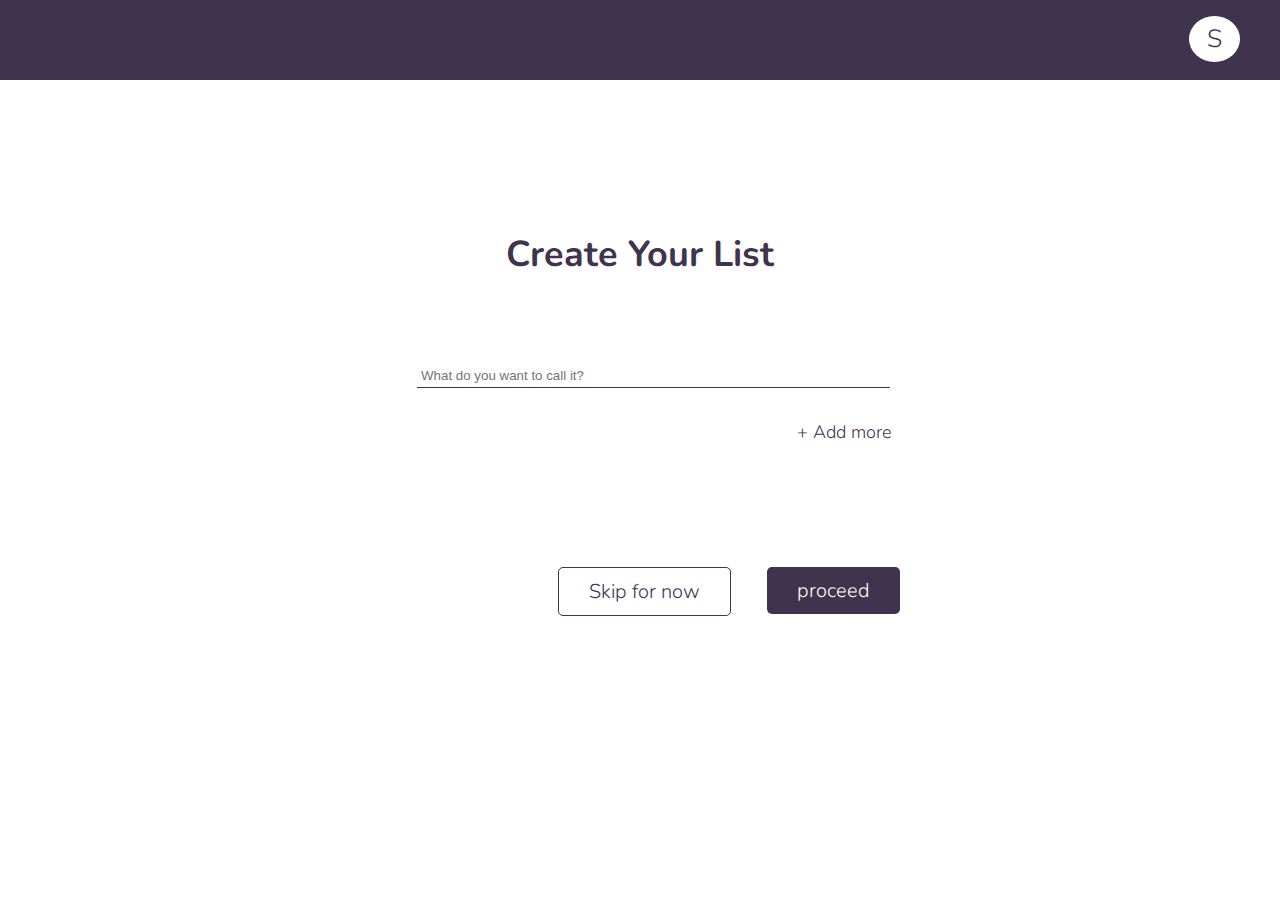
==== create_list.html @ dcbd908c "added some pages and icons" ====
<!DOCTYPE html>
<html lang="en">
<head>
    <meta charset="UTF-8">
    <meta name="viewport" content="width=device-width, initial-scale=1.0">
    <link rel="stylesheet" type="text/css"  href="css/style.css">
    <link rel="stylesheet" type="text/css"  href="css/grid.css">
    <link href="https://fonts.googleapis.com/css2?family=Nunito:wght@300;400;600&display=swap" rel="stylesheet">
    <title>Task Manager</title>
</head>
<body>
    <section>
        <div class="upper_border">
            <a href="#" class="profile_info">S</a>
        </div>
        <div class="row">
        <div class="row">
            <h1>Create Your List</h1>
        </div>
        <div class="create_list_placeholder">
            <input type="createlist" name="create-list" id="create-list" placeholder="What do you want to call it?" required>
            <a href="#" class="add_more">+ Add more</a>
        </div>
        <div>
            <a href="#" class="btn skip">Skip for now</a>
            <a href="#" class="btn proceed">proceed</a>
        </div>
    </div>
        
    </section>
</body>
</html>
---- css/style.css ----
* {
    margin: 0;
    padding: 0;
    box-sizing: border-box;
}

html,
body {
    background-color: #ffffff;
    font-family: 'nunito' , 'arial', 'sans-serif';
    font-weight: 300;
    font-size: 20px;
    color: #3F334D;
}

.row {
    max-width: 1140px;
    margin: 0 auto;
}

h1 {
    text-align: center;
    margin-top: 150px;
    font-size: 36px;
}

/* .welcome {
    text-align: center;
    margin-top: 150px;
    font-size: 36px;
} */

.login,
.signup {
    text-align: center;
    margin-bottom: 20px;
}


.placeholder {
    display: grid;
    padding: 5px;
    font-size: 30px;
    border-bottom: #3F334D;
}

.placeholder input {
    margin-top: 10px;
    border: none;
}

input[type=email],
input[type=password],
input[type=username],
input[type=confirm-password] 
{
    width: 100%;
    border-bottom: 1px solid #3F334D;
    padding: 4px;
}

#email,
#user-name,
#password,
#confirm-password {
    margin-bottom: 20px;
}

.forgot-password {
    float: right;
    margin-right: 25%;
    padding: 4px;
    margin-top: 20px;
    text-decoration: none;
}

.bottom {
    margin-left: 25.7%;
    margin-top: 10%;
}

.log-in {
    margin-top: -35px;
}

.sign-up {
    margin-top: -40px;
}



.log-in:link,
.log-in:visited,
.sign-up:link,
.sign-up:visited{
    float: right;
    padding: 10px 30px;
    font-weight: 300;
    border-radius: 5px;
    text-decoration: none;
    transition: background-colo 0.2s, border 0.2s, color 0.2s;
    

}

.log-in:link,
.log-in:visited,
.sign-up:link,
.sign-up:visited{
    background-color: #3F334D;
    margin-right: 35%;
    border-color: 1px solid #3F334D;
    color: #ffffff;
}

.log-in:hover,
.log-in:active,
.sign-up:hover,
.sign-up:active {
    background-color: #3c2853;
}



.sign_in {
    margin-top: 10.5px;
}

.signin {
    text-decoration: none; 
    margin-top: 10.5px; 
}

.already-account {
    text-decoration: none;
}

.already_account {
    margin-top: -45px;
}

.login-with,
.continue-with {
    margin-left: 45%;
    margin-top: 80px;
}

.login-icons {
    display: flex;
    margin-left: 42%;
    list-style: none;
    margin-bottom: 10%;
    font-size: 200%;
}

.login_icons { 
    display: flex;
    margin-left: 44%;
    list-style: none;
    margin-bottom: 10%;
    font-size: 200%;
}

.facebook_icon,
.google_icon {
    padding: 4%;
    color: #3375cc;
}

i {
    color: #4076c5;
}

input:focus {
    outline: none;
}

/* 
-------------------------------------
----------continue profile-----------
-------------------------------------  */

.upper_border {
    padding: 40px;
    background-color: #3F334D;
}

.profile_info {
    float: right;
    padding: 6px 18px;
    background-color: #ffffff;
    color: #3F334D;
    text-decoration: none;
    font-size: 25px;
    border-radius: 80%;
    margin-top: -24px;
}

.continue_h1 {
    margin-top: 8%;
    text-align: center;
}

.continue_icon {
    display: flex;
}

.individual {
    padding: 8%;
    margin-left: 20%;
}

.team {
    padding: 8%;
}

.para_individual {
    margin-left: 12px;
    text-decoration: none;
}

.para_team {
    margin-left: 55px;
    text-decoration: none;
}


.continue:link,
.continue:visited {
    float: right;
    padding: 10px 30px;
    font-weight: 300;
    border-radius: 5px;
    text-decoration: none;
    transition: background-colo 0.2s, border 0.2s, color 0.2s;
    

}

.continue:link,
.continue:visited {
    background-color: #3F334D;
    margin-right: 47%;
    margin-bottom: 5%;
    border-color: 1px solid #3F334D;
    color: #ffffff;
}

.continue:hover,
.continue:active {
    background-color: #3c2853;
}


/* 
-------------------------------------
----------Create list-----------
-------------------------------------  */

.upper_border {
    padding: 40px;
    background-color: #3F334D;
}

.profile_info {
    float: right;
    padding: 6px 18px;
    background-color: #ffffff;
    color: #3F334D;
    text-decoration: none;
    font-size: 25px;
    border-radius: 80%;
    margin-top: -24px;
}


.create_list_placeholder {
    text-align: center;
    display: grid;
    padding: 5px;
    font-size: 30px;
    border-bottom: #3F334D;
    margin-left: 30%;
}

.create_list_placeholder input {
    margin-top: 80px;
    border: none;
}

input[type=createlist] {
    width: 60%;
    border-bottom: 1px solid #3F334D;
    padding: 4px;
}

.add_more {
    font-size: 18px;
    color: #3F334D;
    text-decoration: none;
    margin-top: 4%;
    margin-right: -65px;
    padding-bottom: 15%;
}

/* btn */

.skip:link,
.skip:visited,
.proceed:link,
.proceed:visited {
    float: right;
    padding: 10px 30px;
    font-weight: 300;
    border-radius: 5px;
    text-decoration: none;
    transition: background-colo 0.2s, border 0.2s, color 0.2s;
}

.skip:link,
.skip:visited {
    border: 1px solid #3F334D;
    color: #3F334D;
    margin-right: 42%;
}

.proceed:link,
.proceed:visited {
    background-color: #3F334D;
    margin-right: -30%;
    margin-bottom: 5%;
    border-color: 1px solid #3F334D;
    color: #ffffff;
}

.proceed:hover,
.proceed:active {
    background-color: #3c2853;
}
---- css/grid.css ----
/*  SECTIONS  ============================================================================= */

.section {
	clear: both;
	padding: 0px;
	margin: 0px;
}

/*  GROUPING  ============================================================================= */

.row {
    zoom: 1; /* For IE 6/7 (trigger hasLayout) */
}

.row:before,
.row:after {
    content:"";
    display:table;
}
.row:after {
    clear:both;
}

/*  GRID COLUMN SETUP   ==================================================================== */

.col {
	display: block;
	float:left;
	margin: 1% 0 1% 1.6%;
}

.col:first-child { margin-left: 0; } /* all browsers except IE6 and lower */


/*  REMOVE MARGINS AS ALL GO FULL WIDTH AT 480 PIXELS */

@media only screen and (max-width: 480px) {
	.col { 
		/*margin: 1% 0 1% 0%;*/
        margin: 0;
	}
}


/*  GRID OF TWO   ============================================================================= */


.span-2-of-2 {
	width: 100%;
}

.span-1-of-2 {
	width: 49.2%;
}

/*  GO FULL WIDTH AT LESS THAN 480 PIXELS */

@media only screen and (max-width: 480px) {
	.span-2-of-2 {
		width: 100%; 
	}
	.span-1-of-2 {
		width: 100%; 
	}
}


/*  GRID OF THREE   ============================================================================= */

	
.span-3-of-3 {
	width: 100%; 
}

.span-2-of-3 {
	width: 66.13%; 
}

.span-1-of-3 {
	width: 32.26%; 
}


/*  GO FULL WIDTH AT LESS THAN 480 PIXELS */

@media only screen and (max-width: 480px) {
	.span-3-of-3 {
		width: 100%; 
	}
	.span-2-of-3 {
		width: 100%; 
	}
	.span-1-of-3 {
		width: 100%;
	}
}

/*  GRID OF FOUR   ============================================================================= */

	
.span-4-of-4 {
	width: 100%; 
}

.span-3-of-4 {
	width: 74.6%; 
}

.span-2-of-4 {
	width: 49.2%; 
}

.span-1-of-4 {
	width: 23.8%; 
}


/*  GO FULL WIDTH AT LESS THAN 480 PIXELS */

@media only screen and (max-width: 480px) {
	.span-4-of-4 {
		width: 100%; 
	}
	.span-3-of-4 {
		width: 100%; 
	}
	.span-2-of-4 {
		width: 100%; 
	}
	.span-1-of-4 {
		width: 100%; 
	}
}


/*  GRID OF FIVE   ============================================================================= */

	
.span-5-of-5 {
	width: 100%;
}

.span-4-of-5 {
  	width: 79.68%; 
}

.span-3-of-5 {
  	width: 59.36%; 
}

.span-2-of-5 {
  	width: 39.04%;
}

.span-1-of-5 {
  	width: 18.72%;
}


/*  GO FULL WIDTH AT LESS THAN 480 PIXELS */

@media only screen and (max-width: 480px) {
	.span-5-of-5 {
		width: 100%; 
	}
	.span-4-of-5 {
		width: 100%; 
	}
	.span-3-of-5 {
		width: 100%; 
	}
	.span-2-of-5 {
		width: 100%; 
	}
	.span-1-of-5 {
		width: 100%; 
	}
}


/*  GRID OF SIX   ============================================================================= */


.span-6-of-6 {
	width: 100%;
}

.span-5-of-6 {
  	width: 83.06%;
}

.span-4-of-6 {
  	width: 66.13%;
}

.span-3-of-6 {
  	width: 49.2%;
}

.span-2-of-6 {
  	width: 32.26%;
}

.span-1-of-6 {
  	width: 15.33%;
}


/*  GO FULL WIDTH AT LESS THAN 480 PIXELS */

@media only screen and (max-width: 480px) {
	.span-6-of-6 {
		width: 100%; 
	}
	.span-5-of-6 {
		width: 100%; 
	}
	.span-4-of-6 {
		width: 100%; 
	}
	.span-3-of-6 {
		width: 100%; 
	}
	.span-2-of-6 {
		width: 100%; 
	}
	.span-1-of-6 {
		width: 100%; 
	}
}



/*  GRID OF SEVEN   ============================================================================= */


.span-7-of-7 {
	width: 100%;
}

.span-6-of-7 {
	width: 85.48%;
}

.span-5-of-7 {
  	width: 70.97%;
}

.span-4-of-7 {
  	width: 56.45%;
}

.span-3-of-7 {
  	width: 41.94%;
}

.span-2-of-7 {
  	width: 27.42%;
}

.span-1-of-7 {
  	width: 12.91%;
}


/*  GO FULL WIDTH AT LESS THAN 480 PIXELS */

@media only screen and (max-width: 480px) {
	.span-7-of-7 {
		width: 100%; 
	}
	.span-6-of-7 {
		width: 100%; 
	}
	.span-5-of-7 {
		width: 100%; 
	}
	.span-4-of-7 {
		width: 100%; 
	}
	.span-3-of-7 {
		width: 100%; 
	}
	.span-2-of-7 {
		width: 100%; 
	}
	.span-1-of-7 {
		width: 100%; 
	}
}


/*  GRID OF EIGHT   ============================================================================= */

	
.span-8-of-8 {
	width: 100%;
}

.span-7-of-8 {
	width: 87.3%; 
}

.span-6-of-8 {
	width: 74.6%; 
}

.span-5-of-8 {
	width: 61.9%; 
}

.span-4-of-8 {
	width: 49.2%; 
}

.span-3-of-8 {
	width: 36.5%;
}

.span-2-of-8 {
	width: 23.8%; 
}

.span-1-of-8 {
	width: 11.1%; 
}


/*  GO FULL WIDTH AT LESS THAN 480 PIXELS */

@media only screen and (max-width: 480px) {
	.span-8-of-8 {
		width: 100%; 
	}
	.span-7-of-8 {
		width: 100%; 
	}
	.span-6-of-8 {
		width: 100%; 
	}
	.span-5-of-8 {
		width: 100%; 
	}
	.span-4-of-8 {
		width: 100%; 
	}
	.span-3-of-8 {
		width: 100%; 
	}
	.span-2-of-8 {
		width: 100%; 
	}
	.span-1-of-8 {
		width: 100%; 
	}
}


/*  GRID OF NINE   ============================================================================= */


.span-9-of-9 {
	width: 100%;
}

.span-8-of-9 {
	width: 88.71%;
}

.span-7-of-9 {
	width: 77.42%; 
}

.span-6-of-9 {
	width: 66.13%; 
}

.span-5-of-9 {
	width: 54.84%; 
}

.span-4-of-9 {
	width: 43.55%; 
}

.span-3-of-9 {
	width: 32.26%;
}

.span-2-of-9 {
	width: 20.97%; 
}

.span-1-of-9 {
	width: 9.68%; 
}


/*  GO FULL WIDTH AT LESS THAN 480 PIXELS */

@media only screen and (max-width: 480px) {
	.span-9-of-9 {
		width: 100%; 
	}
	.span-8-of-9 {
		width: 100%; 
	}
	.span-7-of-9 {
		width: 100%; 
	}
	.span-6-of-9 {
		width: 100%; 
	}
	.span-5-of-9 {
		width: 100%; 
	}
	.span-4-of-9 {
		width: 100%; 
	}
	.span-3-of-9 {
		width: 100%; 
	}
	.span-2-of-9 {
		width: 100%; 
	}
	.span-1-of-9 {
		width: 100%; 
	}
}


/*  GRID OF TEN   ============================================================================= */


.span-10-of-10 {
	width: 100%;
}

.span-9-of-10 {
	width: 89.84%;
}

.span-8-of-10 {
	width: 79.68%;
}

.span-7-of-10 {
	width: 69.52%; 
}

.span-6-of-10 {
	width: 59.36%; 
}

.span-5-of-10 {
	width: 49.2%; 
}

.span-4-of-10 {
	width: 39.04%; 
}

.span-3-of-10 {
	width: 28.88%;
}

.span-2-of-10 {
	width: 18.72%; 
}

.span-1-of-10 {
	width: 8.56%; 
}


/*  GO FULL WIDTH AT LESS THAN 480 PIXELS */

@media only screen and (max-width: 480px) {
	.span-10-of-10 {
		width: 100%; 
	}
	.span-9-of-10 {
		width: 100%; 
	}
	.span-8-of-10 {
		width: 100%; 
	}
	.span-7-of-10 {
		width: 100%; 
	}
	.span-6-of-10 {
		width: 100%; 
	}
	.span-5-of-10 {
		width: 100%; 
	}
	.span-4-of-10 {
		width: 100%; 
	}
	.span-3-of-10 {
		width: 100%; 
	}
	.span-2-of-10 {
		width: 100%; 
	}
	.span-1-of-10 {
		width: 100%; 
	}
}


/*  GRID OF ELEVEN   ============================================================================= */

.span-11-of-11 {
	width: 100%;
}

.span-10-of-11 {
	width: 90.76%;
}

.span-9-of-11 {
	width: 81.52%;
}

.span-8-of-11 {
	width: 72.29%;
}

.span-7-of-11 {
	width: 63.05%; 
}

.span-6-of-11 {
	width: 53.81%; 
}

.span-5-of-11 {
	width: 44.58%; 
}

.span-4-of-11 {
	width: 35.34%; 
}

.span-3-of-11 {
	width: 26.1%;
}

.span-2-of-11 {
	width: 16.87%; 
}

.span-1-of-11 {
	width: 7.63%; 
}


/*  GO FULL WIDTH AT LESS THAN 480 PIXELS */

@media only screen and (max-width: 480px) {
	.span-11-of-11 {
		width: 100%; 
	}
	.span-10-of-11 {
		width: 100%; 
	}
	.span-9-of-11 {
		width: 100%; 
	}
	.span-8-of-11 {
		width: 100%; 
	}
	.span-7-of-11 {
		width: 100%; 
	}
	.span-6-of-11 {
		width: 100%; 
	}
	.span-5-of-11 {
		width: 100%; 
	}
	.span-4-of-11 {
		width: 100%; 
	}
	.span-3-of-11 {
		width: 100%; 
	}
	.span-2-of-11 {
		width: 100%; 
	}
	.span-1-of-11 {
		width: 100%; 
	}
}


/*  GRID OF TWELVE   ============================================================================= */

.span-12-of-12 {
	width: 100%;
}

.span-11-of-12 {
	width: 91.53%;
}

.span-10-of-12 {
	width: 83.06%;
}

.span-9-of-12 {
	width: 74.6%;
}

.span-8-of-12 {
	width: 66.13%;
}

.span-7-of-12 {
	width: 57.66%; 
}

.span-6-of-12 {
	width: 49.2%; 
}

.span-5-of-12 {
	width: 40.73%; 
}

.span-4-of-12 {
	width: 32.26%; 
}

.span-3-of-12 {
	width: 23.8%;
}

.span-2-of-12 {
	width: 15.33%; 
}

.span-1-of-12 {
	width: 6.86%; 
}


/*  GO FULL WIDTH AT LESS THAN 480 PIXELS */

@media only screen and (max-width: 480px) {
	.span-12-of-12 {
		width: 100%; 
	}
	.span-11-of-12 {
		width: 100%; 
	}
	.span-10-of-12 {
		width: 100%; 
	}
	.span-9-of-12 {
		width: 100%; 
	}
	.span-8-of-12 {
		width: 100%; 
	}
	.span-7-of-12 {
		width: 100%; 
	}
	.span-6-of-12 {
		width: 100%; 
	}
	.span-5-of-12 {
		width: 100%; 
	}
	.span-4-of-12 {
		width: 100%; 
	}
	.span-3-of-12 {
		width: 100%; 
	}
	.span-2-of-12 {
		width: 100%; 
	}
	.span-1-of-12 {
		width: 100%; 
	}
}
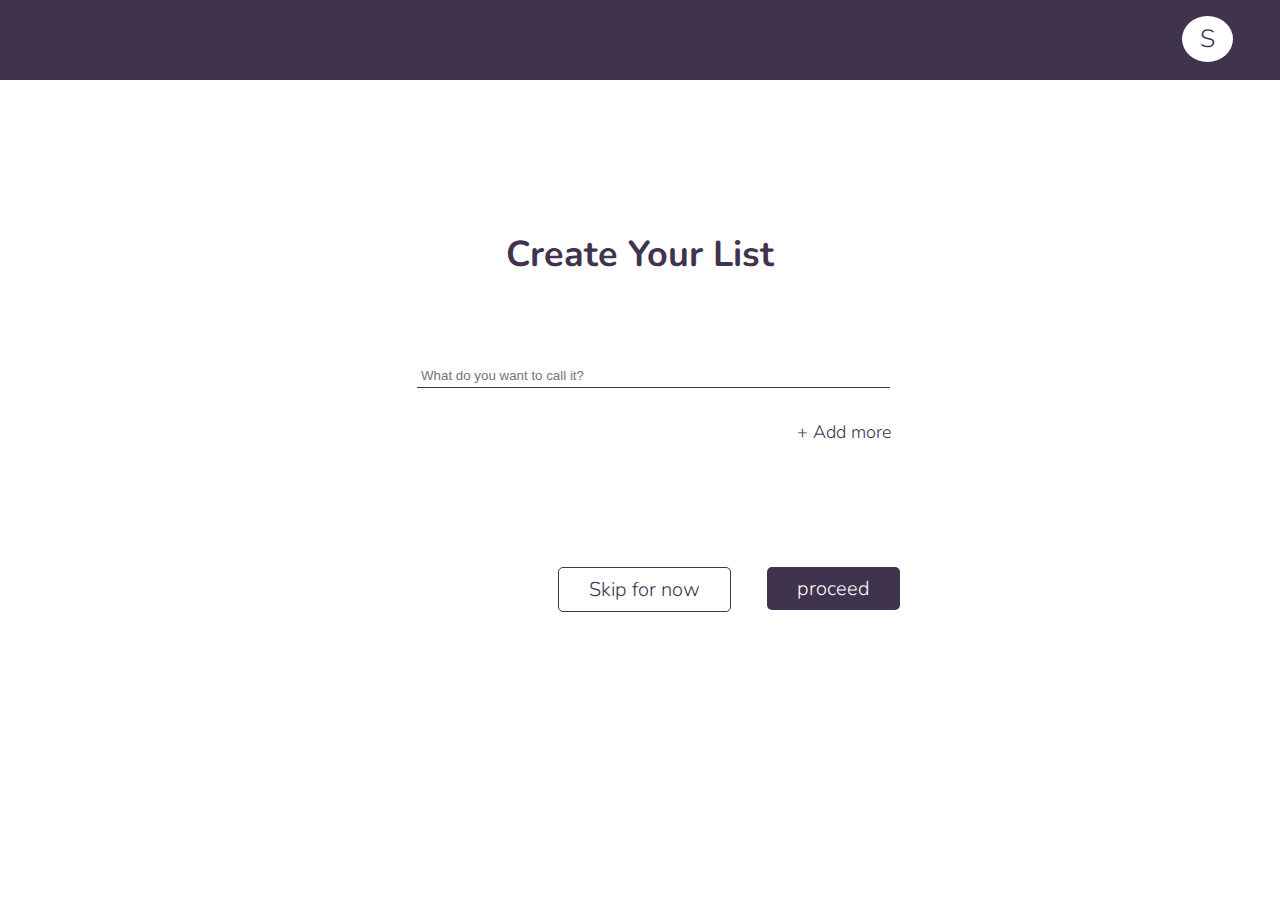
==== commit e2bae9eb: "added bootstrap" ====
--- a/create_list.html
+++ b/create_list.html
@@ -14,7 +14,7 @@
             <a href="#" class="profile_info">S</a>
         </div>
         <div class="row">
-        <div class="row">
+        <div>
             <h1>Create Your List</h1>
         </div>
         <div class="create_list_placeholder">
--- a/css/style.css
+++ b/css/style.css
@@ -175,6 +175,30 @@
     outline: none;
 }
 
+.password-icon {
+    position: absolute;
+    margin-left: 26rem;
+    margin-top: 2.6rem;
+    font-size: 1.2rem;
+    color: #3f334da4;
+}
+
+.password_icon {
+    position: absolute;
+    margin-left: 34%;
+    margin-top: 7%;
+    font-size: 25px;
+    color: #3f334da4;
+} 
+
+.password__icon {
+    position: absolute;
+    font-size: 25px;
+    color: #3f334da4;
+    margin-left: 34%;
+    margin-top: 11%;
+} 
+
 /* 
 -------------------------------------
 ----------continue profile-----------
@@ -193,7 +217,8 @@
     text-decoration: none;
     font-size: 25px;
     border-radius: 80%;
-    margin-top: -24px;
+    margin-top: -25px;
+    margin-right: 0.6%;
 }
 
 .continue_h1 {
@@ -310,7 +335,7 @@
 .proceed:link,
 .proceed:visited {
     float: right;
-    padding: 10px 30px;
+    padding: 8px 30px;
     font-weight: 300;
     border-radius: 5px;
     text-decoration: none;
@@ -336,4 +361,220 @@
 .proceed:hover,
 .proceed:active {
     background-color: #3c2853;
-}+}
+
+/* 
+-------------------------------------
+----------Profile page-----------
+-------------------------------------  */
+
+.your-profile {
+    margin-top: 5%;
+}
+
+.profile_icon {
+    text-align: center;
+    padding: 20px;
+}
+
+.profile_placeholder {
+    text-align: center;
+    display: grid;
+    padding: 5px;
+    font-size: 30px;
+    border-bottom: #3F334D;
+    margin-left: 35%;
+}
+
+.profile_placeholder input {
+    margin-top: 30px;
+    border: none;
+}
+
+input[type=fullname],
+input[type=profile_email],
+input[type=phone_number] {
+    width: 60%;
+    border-bottom: 1px solid #3F334D;
+    padding: 4px;
+}
+
+.save:link,
+.save:visited {
+    float: right;
+    padding: 10px 30px;
+    font-weight: 300;
+    border-radius: 5px;
+    text-decoration: none;
+    transition: background-colo 0.2s, border 0.2s, color 0.2s;
+}
+
+.save:link,
+.save:visited {
+    background-color: #3F334D;
+    margin-right: 35.5%;
+    margin-bottom: 5%;
+    border-color: 1px solid #3F334D;
+    color: #ffffff;
+    margin-top: 3%;
+}
+
+.save:hover,
+.save:active {
+    background-color: #3c2853;
+}
+
+
+/* 
+-------------------------------------
+----------Task page-----------
+-------------------------------------  */
+
+.line_menu {
+    float: left;
+    margin-top: -20px;
+    margin-left: 8px;
+}
+
+.btn_addmore {
+    width: 4%;
+    float: right;
+    padding: 1%;
+    /* background-color: #3c2853; */
+    margin-top: -1.8%;
+    margin-right: 5.6%;
+    /* border-radius: 75%; */
+    /* color: #ffffff; */
+    /* text-align: center; */
+}
+
+.Tasker {
+    float: left;
+    margin-top: 1.9%;
+    margin-left: 3.2%;
+}
+
+.taskbox {
+    margin-top: 6%;
+    margin-left: 3.5%;
+   
+}
+
+.column1,
+.column2,
+.column3 {
+    padding-bottom: 4%;
+    border: 1px solid #3c2853;
+    padding-left: 2%;
+    padding-right: 0%;
+    background: linear-gradient(360deg,#ffffffff 80%, #3F334D 20%);
+    border-radius: 1%;
+    color: #ffffff;
+    margin-top: 2px;
+}
+
+.to_do,
+.Progess_box,
+.done_box {
+    margin-top: 4%;
+}
+
+.add_title,
+.progress_add_title,
+.done_add_title {
+    float: right;
+    margin-top: -21%;
+    margin-right: 20%;
+}
+
+.delete_icon,
+.progress_delete_icon,
+.done_delete_icon {
+    float: right;
+    margin-top: -21%;
+    margin-right: 4%;
+}
+
+.to_do_list,
+.progress_list,
+.done_list {
+    border-bottom: #3F334D;
+    font-size: 15px;
+    color: #3F334D;
+    border: none;
+    display: grid;
+}
+
+.untitled,
+.untitled2 {
+    border-bottom: 1px solid #3F334D;
+    margin-top: 10%;
+    text-decoration: none;
+    color: #3F334D;
+}
+
+.untitled2 {
+    margin-bottom: 15%;
+}
+
+a[type=untitled],
+a[type=untitled2] {
+    width: 100%;
+}
+
+.profile_setup,
+.progress_profile_setup,
+.done_profile_setup {
+    float: right;
+    margin-top: -50%;
+}
+
+.calender,
+.progress_calender,
+.done_calender {
+    float: right;
+    margin-top: -50%;
+    margin-right: 40px;
+}
+
+.task_btn:link,
+.task_btn:visited,
+.progress_task_btn:link,
+.taskprogress_task_btn_btn:visited,
+.done_task_btn:link,
+.done_task_btn:visited {
+    padding: 5px 39px;
+    font-weight: 300;
+    border-radius: 5px;
+    text-decoration: none;
+    transition: background-colo 0.2s, border 0.2s, color 0.2s;
+}
+
+.task_btn:link,
+.task_btn:visited,
+.progress_task_btn:link,
+.progress_task_btn:visited, 
+.done_task_btn:link,
+.done_task_btn:visited {
+    background-color: #3F334D;
+    margin-right: 2.5%;
+    margin-left: -1%;
+    margin-bottom: 5%;
+    border-color: 1px solid #3F334D;
+    color: #ffffff;
+}
+
+.task_btn:hover,
+.task_btn:active,
+.progress_task_btn:hover,
+.progress_task_btn:active,
+.done_task_btn:hover,
+.done_task_btn:active {
+    background-color: #3c2853;
+}
+
+
+
+
+
+
